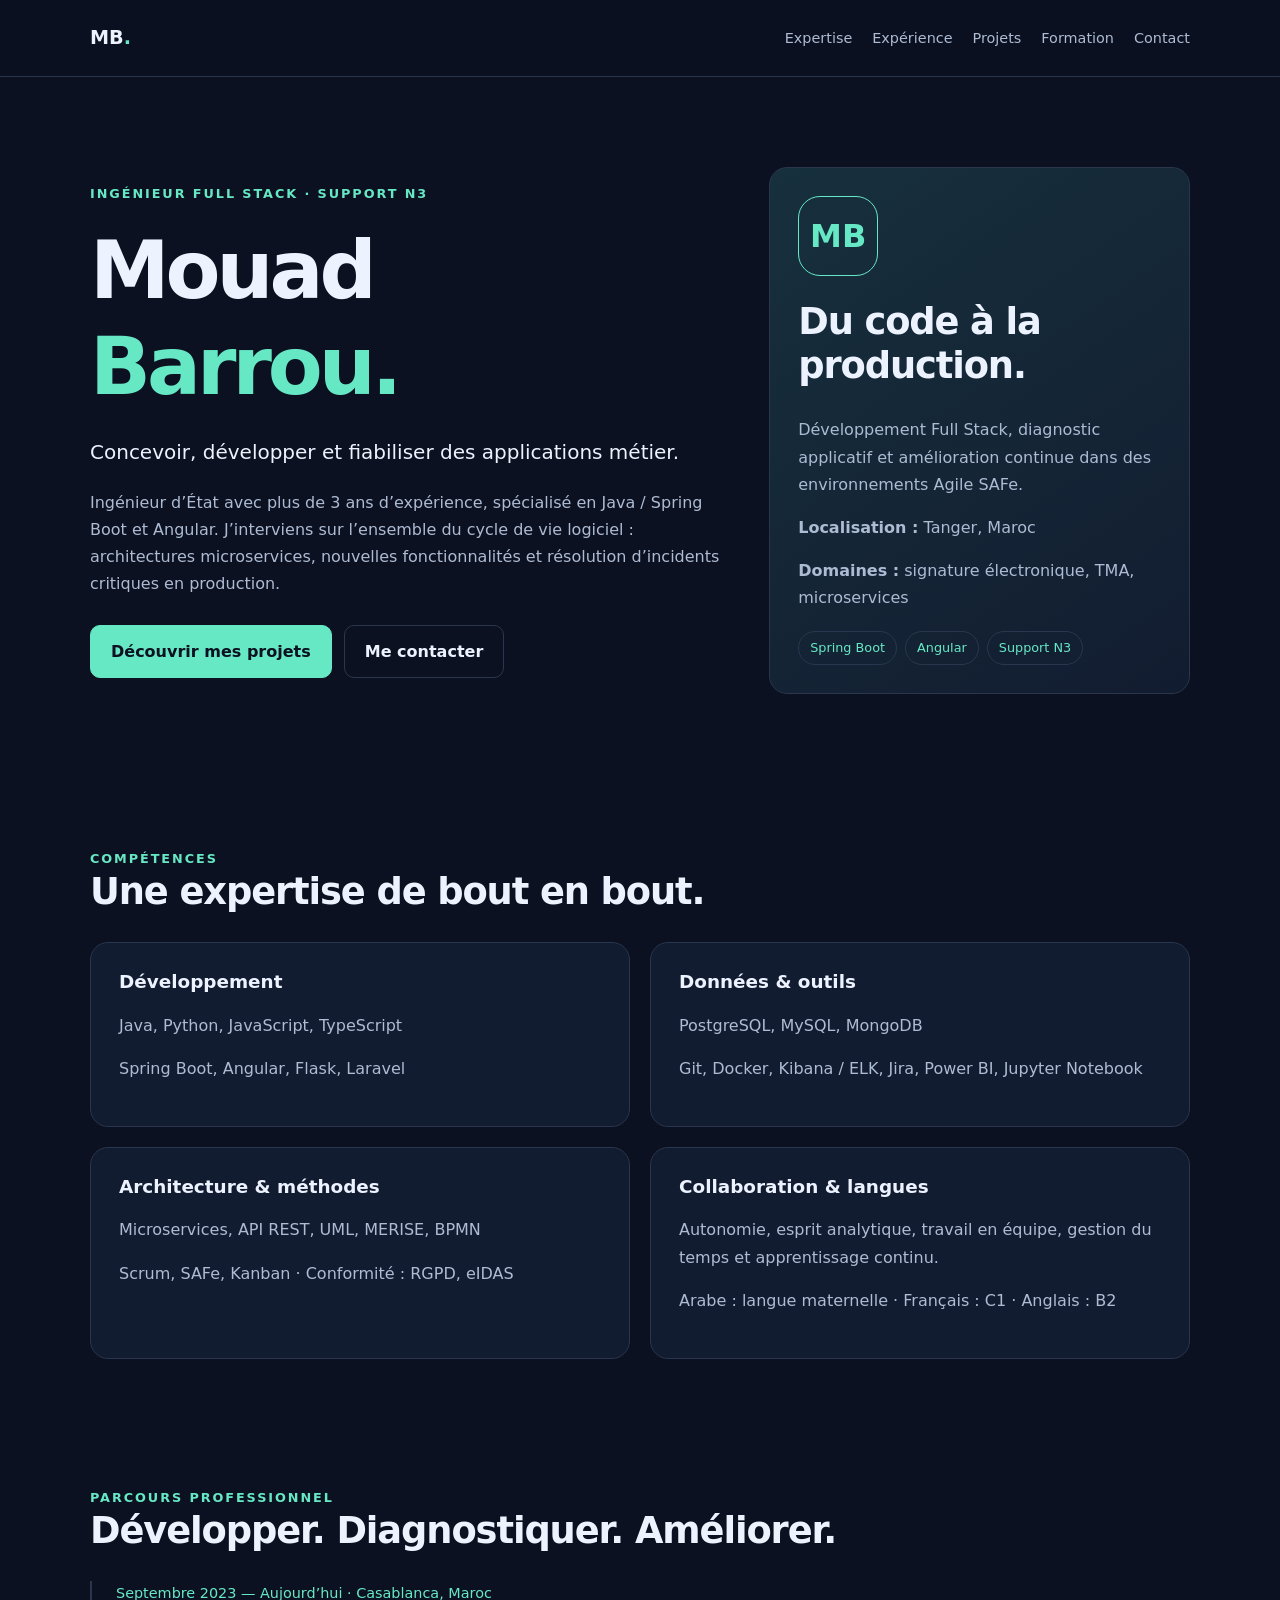
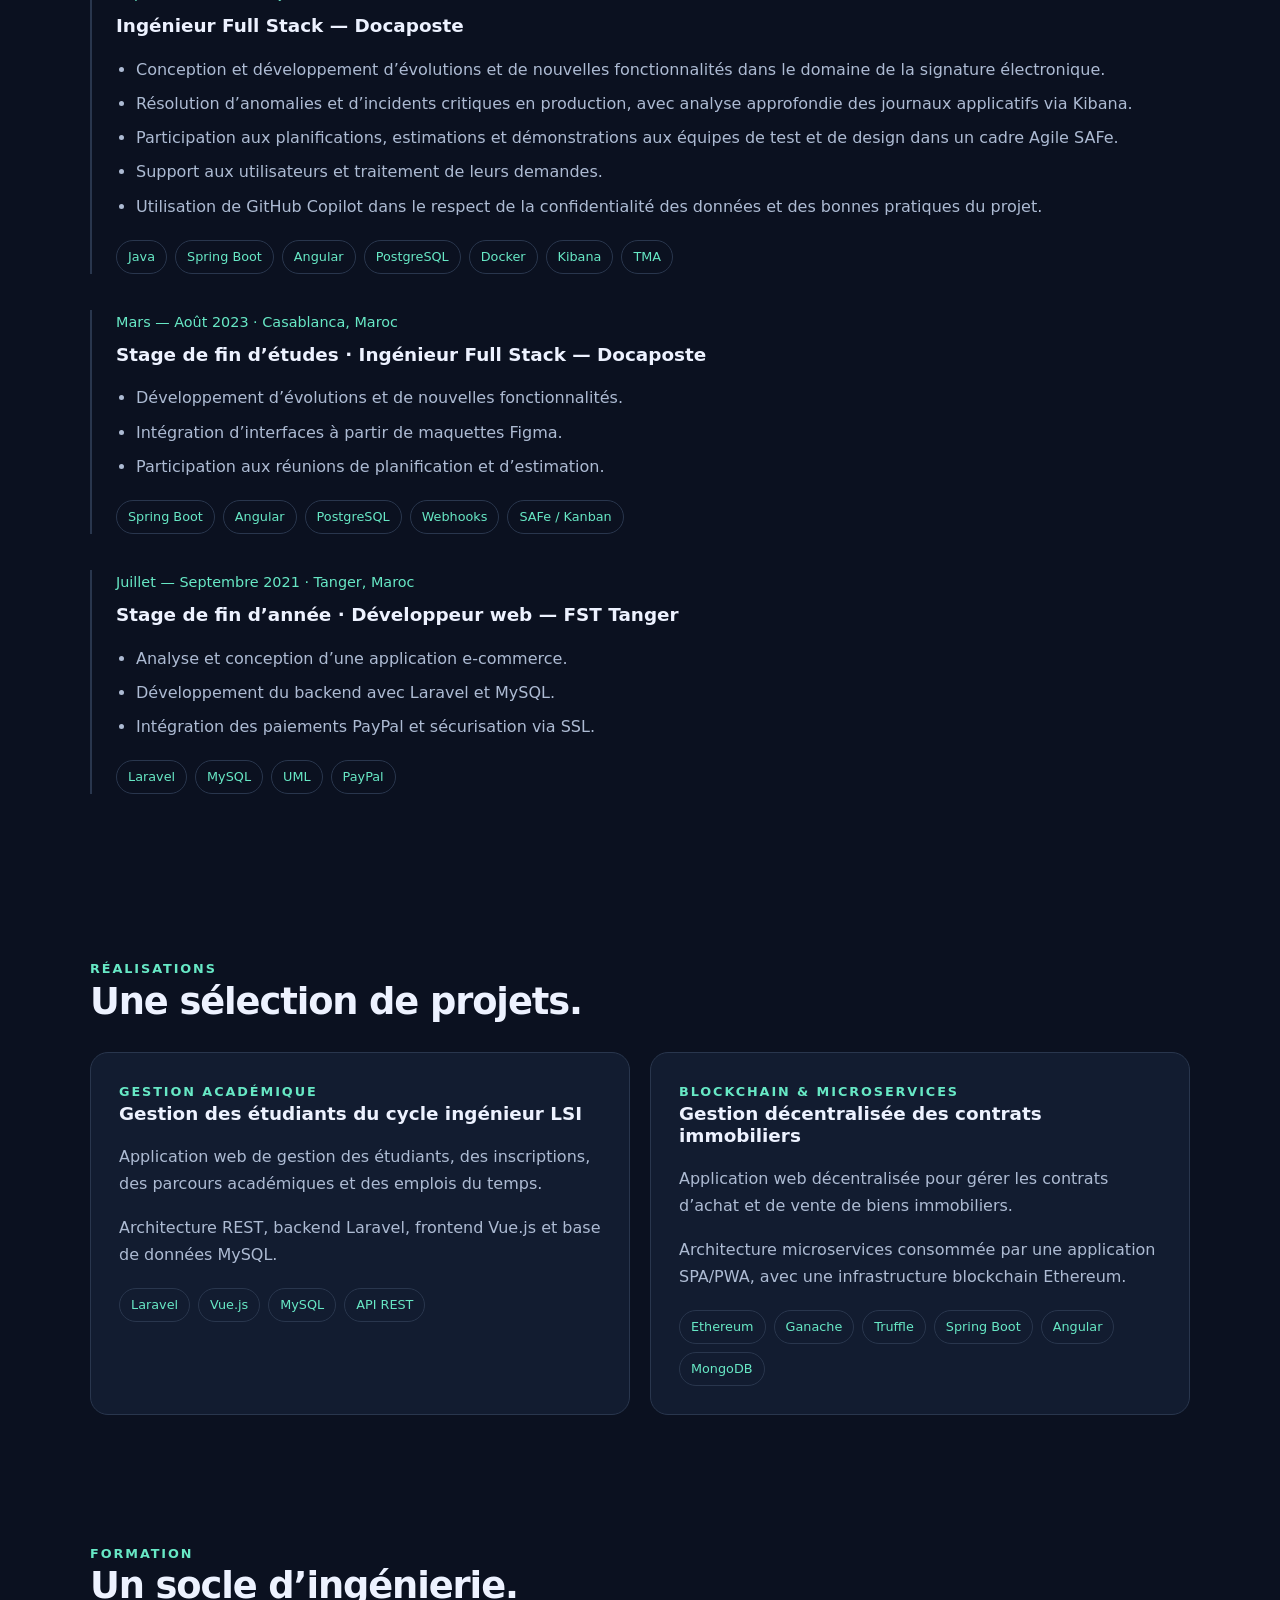
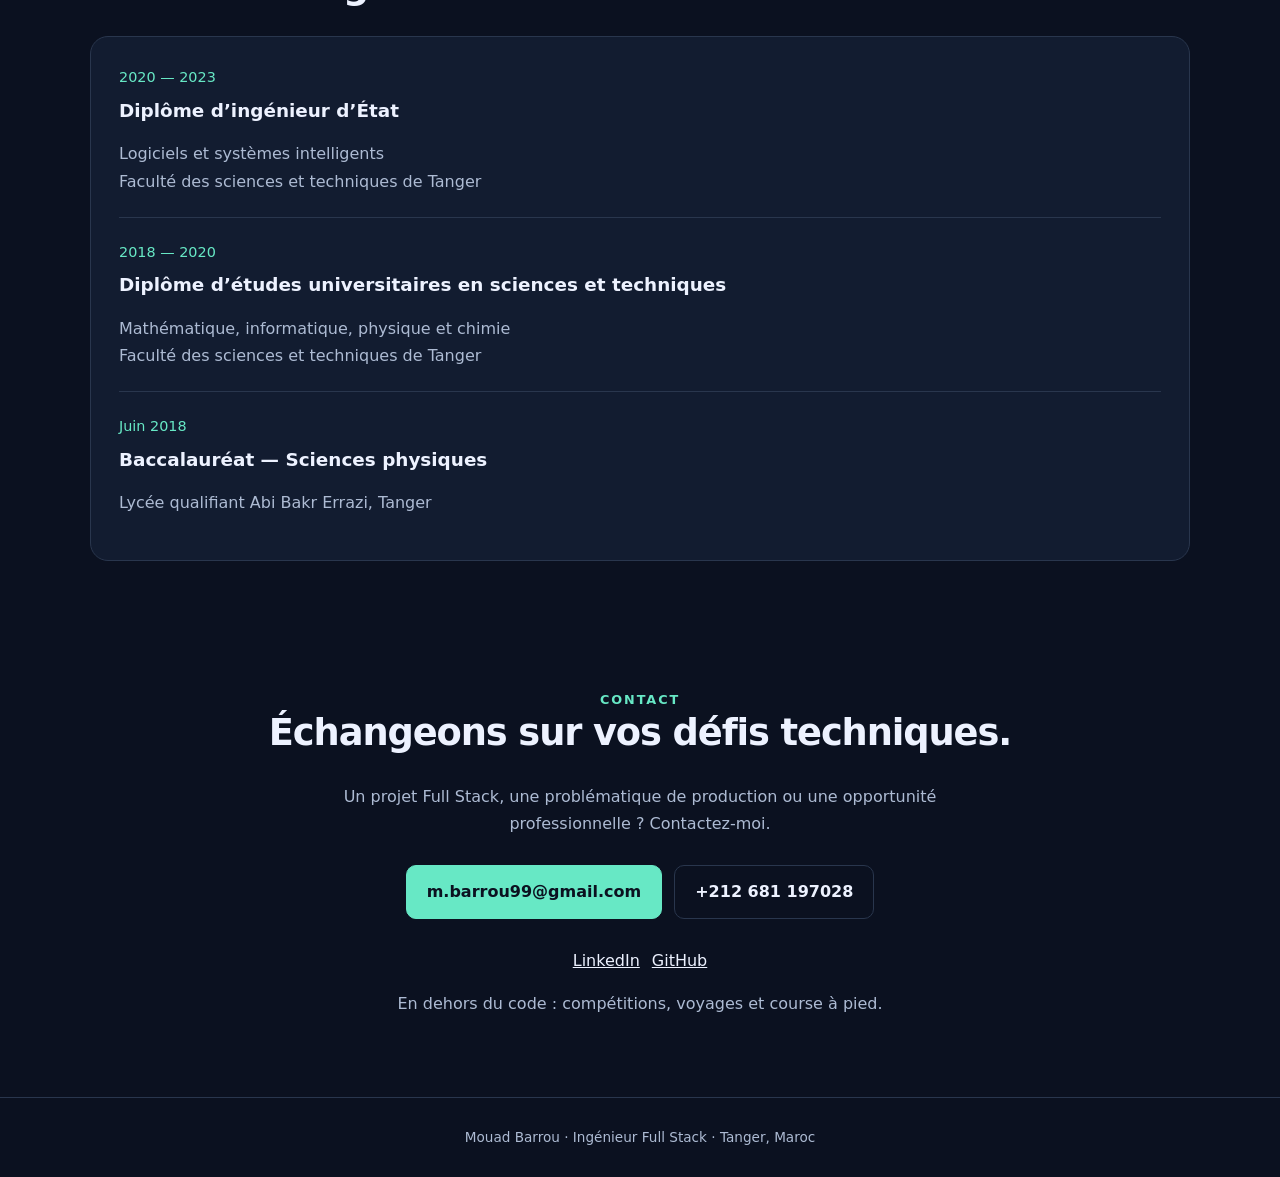
==== index.html @ cf1f18ea "v1.0.0" ====
<!DOCTYPE html>
<html lang="fr">
<head>
  <meta charset="UTF-8">
  <meta name="viewport" content="width=device-width, initial-scale=1">
  <meta name="theme-color" content="#0b1120">
  <meta name="description"
    content="Portfolio de Mouad Barrou, ingénieur Full Stack spécialisé en Java, Spring Boot, Angular et Support N3.">
  <title>Mouad Barrou — Ingénieur Full Stack</title>

  <style>
    :root {
      color-scheme: dark;
      --bg: #0b1120;
      --surface: #121c30;
      --text: #edf2ff;
      --muted: #adbbd3;
      --accent: #67e8c5;
      --border: #29364d;
    }

    * { box-sizing: border-box; }
    html {
      scroll-behavior: smooth;
      scroll-padding-top: 100px;
    }
    body {
      margin: 0;
      background: var(--bg);
      color: var(--text);
      font-family: system-ui, -apple-system, BlinkMacSystemFont, "Segoe UI", sans-serif;
      line-height: 1.7;
    }
    a { color: inherit; }
    a:hover { color: var(--accent); }
    a:focus-visible {
      outline: 3px solid var(--accent);
      outline-offset: 5px;
      border-radius: 4px;
    }
    .container { width: min(1100px, 90%); margin-inline: auto; }
    .skip-link {
      position: absolute;
      top: -100px;
      left: 16px;
      background: var(--accent);
      color: var(--bg);
      padding: 10px;
      z-index: 10;
    }
    .skip-link:focus { top: 10px; }

    header {
      position: sticky;
      top: 0;
      z-index: 5;
      background: #0b1120f5;
      border-bottom: 1px solid var(--border);
    }
    nav {
      min-height: 76px;
      display: flex;
      align-items: center;
      justify-content: space-between;
      gap: 20px;
    }
    .logo {
      font-size: 1.2rem;
      font-weight: 800;
      text-decoration: none;
    }
    .logo span, .accent { color: var(--accent); }
    .nav-links {
      display: flex;
      flex-wrap: wrap;
      gap: 20px;
    }
    .nav-links a {
      color: var(--muted);
      text-decoration: none;
      font-size: .9rem;
    }
    .nav-links a:hover { color: var(--accent); }

    section { padding-block: 64px; }
    .hero {
      min-height: 75vh;
      display: grid;
      grid-template-columns: 1.5fr 1fr;
      align-items: center;
      gap: 48px;
      padding-block: 90px;
    }
    .eyebrow {
      color: var(--accent);
      text-transform: uppercase;
      letter-spacing: .15em;
      font-size: .8rem;
      font-weight: 700;
    }
    h1, h2, h3 { line-height: 1.2; }
    h1 {
      margin: 18px 0;
      font-size: clamp(2.8rem, 7vw, 5rem);
      letter-spacing: -.05em;
    }
    h2 {
      margin: 0 0 28px;
      font-size: clamp(1.7rem, 4vw, 2.3rem);
      letter-spacing: -.03em;
    }
    h3 { margin-top: 0; font-size: 1.15rem; }
    p { color: var(--muted); }
    .subtitle { color: var(--text); font-size: 1.25rem; }
    .actions {
      display: flex;
      flex-wrap: wrap;
      gap: 12px;
      margin-top: 28px;
    }
    .button {
      display: inline-block;
      padding: 12px 20px;
      border: 1px solid var(--border);
      border-radius: 10px;
      font-weight: 700;
      text-decoration: none;
    }
    .button.primary {
      background: var(--accent);
      border-color: var(--accent);
      color: var(--bg);
    }
    .button:hover { border-color: var(--accent); }
    .card {
      padding: 28px;
      border: 1px solid var(--border);
      border-radius: 18px;
      background: var(--surface);
    }
    .profile-card {
      background: linear-gradient(145deg, #17303d, var(--surface));
    }
    .monogram {
      width: 80px;
      height: 80px;
      display: grid;
      place-items: center;
      border: 1px solid var(--accent);
      border-radius: 22px;
      font-size: 2rem;
      font-weight: 800;
      color: var(--accent);
      margin-bottom: 24px;
    }
    .grid {
      display: grid;
      grid-template-columns: repeat(2, minmax(0, 1fr));
      gap: 20px;
    }
    .tags {
      display: flex;
      flex-wrap: wrap;
      gap: 8px;
      margin-top: 20px;
    }
    .tag {
      padding: 5px 11px;
      border: 1px solid var(--border);
      border-radius: 999px;
      color: var(--accent);
      font-size: .8rem;
    }
    .experience {
      padding-left: 24px;
      border-left: 2px solid var(--border);
      margin-bottom: 36px;
    }
    .meta {
      color: var(--accent);
      font-size: .9rem;
      margin-bottom: 10px;
    }
    li { color: var(--muted); margin-bottom: 7px; }
    ul { padding-left: 20px; }
    .education article + article {
      border-top: 1px solid var(--border);
      margin-top: 22px;
      padding-top: 22px;
    }
    .contact { text-align: center; }
    .contact .actions { justify-content: center; }
    .contact p { max-width: 620px; margin-inline: auto; }
    footer {
      padding: 28px 0;
      border-top: 1px solid var(--border);
      color: var(--muted);
      font-size: .85rem;
      text-align: center;
    }

    @media (max-width: 760px) {
      nav { padding-block: 16px; align-items: flex-start; }
      .nav-links { justify-content: flex-end; gap: 10px 16px; }
      .hero, .grid { grid-template-columns: 1fr; }
      .hero { padding-block: 54px; gap: 30px; }
      section { padding-block: 42px; }
      .card { padding: 22px; }
    }
    @media (prefers-reduced-motion: reduce) {
      html { scroll-behavior: auto; }
    }
  </style>
</head>

<body>
  <a class="skip-link" href="#contenu">Aller au contenu</a>

  <header>
    <nav class="container" aria-label="Navigation principale">
      <a class="logo" href="#accueil" aria-label="Mouad Barrou — Accueil">
        MB<span>.</span>
      </a>
      <div class="nav-links">
        <a href="#expertise">Expertise</a>
        <a href="#experience">Expérience</a>
        <a href="#projets">Projets</a>
        <a href="#formation">Formation</a>
        <a href="#contact">Contact</a>
      </div>
    </nav>
  </header>

  <main id="contenu" class="container">
    <section class="hero" id="accueil" aria-labelledby="titre">
      <div>
        <div class="eyebrow">Ingénieur Full Stack · Support N3</div>
        <h1 id="titre">Mouad<br><span class="accent">Barrou.</span></h1>
        <p class="subtitle">
          Concevoir, développer et fiabiliser des applications métier.
        </p>
        <p>
          Ingénieur d’État avec plus de 3 ans d’expérience, spécialisé
          en Java / Spring Boot et Angular. J’interviens sur l’ensemble
          du cycle de vie logiciel : architectures microservices,
          nouvelles fonctionnalités et résolution d’incidents critiques
          en production.
        </p>
        <div class="actions">
          <a class="button primary" href="#projets">Découvrir mes projets</a>
          <a class="button" href="mailto:m.barrou99@gmail.com">Me contacter</a>
        </div>
      </div>

      <aside class="card profile-card" aria-label="Profil en bref">
        <div class="monogram" aria-hidden="true">MB</div>
        <h2>Du code à la production.</h2>
        <p>
          Développement Full Stack, diagnostic applicatif et amélioration
          continue dans des environnements Agile SAFe.
        </p>
        <p><strong>Localisation :</strong> Tanger, Maroc</p>
        <p><strong>Domaines :</strong> signature électronique, TMA, microservices</p>
        <div class="tags">
          <span class="tag">Spring Boot</span>
          <span class="tag">Angular</span>
          <span class="tag">Support N3</span>
        </div>
      </aside>
    </section>

    <section id="expertise" aria-labelledby="expertise-titre">
      <div class="eyebrow">Compétences</div>
      <h2 id="expertise-titre">Une expertise de bout en bout.</h2>

      <div class="grid">
        <article class="card">
          <h3>Développement</h3>
          <p>Java, Python, JavaScript, TypeScript</p>
          <p>Spring Boot, Angular, Flask, Laravel</p>
        </article>
        <article class="card">
          <h3>Données & outils</h3>
          <p>PostgreSQL, MySQL, MongoDB</p>
          <p>Git, Docker, Kibana / ELK, Jira, Power BI, Jupyter Notebook</p>
        </article>
        <article class="card">
          <h3>Architecture & méthodes</h3>
          <p>Microservices, API REST, UML, MERISE, BPMN</p>
          <p>Scrum, SAFe, Kanban · Conformité : RGPD, eIDAS</p>
        </article>
        <article class="card">
          <h3>Collaboration & langues</h3>
          <p>
            Autonomie, esprit analytique, travail en équipe, gestion du temps
            et apprentissage continu.
          </p>
          <p>Arabe : langue maternelle · Français : C1 · Anglais : B2</p>
        </article>
      </div>
    </section>

    <section id="experience" aria-labelledby="experience-titre">
      <div class="eyebrow">Parcours professionnel</div>
      <h2 id="experience-titre">Développer. Diagnostiquer. Améliorer.</h2>

      <article class="experience">
        <div class="meta">Septembre 2023 — Aujourd’hui · Casablanca, Maroc</div>
        <h3>Ingénieur Full Stack — Docaposte</h3>
        <ul>
          <li>
            Conception et développement d’évolutions et de nouvelles
            fonctionnalités dans le domaine de la signature électronique.
          </li>
          <li>
            Résolution d’anomalies et d’incidents critiques en production,
            avec analyse approfondie des journaux applicatifs via Kibana.
          </li>
          <li>
            Participation aux planifications, estimations et démonstrations
            aux équipes de test et de design dans un cadre Agile SAFe.
          </li>
          <li>Support aux utilisateurs et traitement de leurs demandes.</li>
          <li>
            Utilisation de GitHub Copilot dans le respect de la confidentialité
            des données et des bonnes pratiques du projet.
          </li>
        </ul>
        <div class="tags">
          <span class="tag">Java</span>
          <span class="tag">Spring Boot</span>
          <span class="tag">Angular</span>
          <span class="tag">PostgreSQL</span>
          <span class="tag">Docker</span>
          <span class="tag">Kibana</span>
          <span class="tag">TMA</span>
        </div>
      </article>

      <article class="experience">
        <div class="meta">Mars — Août 2023 · Casablanca, Maroc</div>
        <h3>Stage de fin d’études · Ingénieur Full Stack — Docaposte</h3>
        <ul>
          <li>Développement d’évolutions et de nouvelles fonctionnalités.</li>
          <li>Intégration d’interfaces à partir de maquettes Figma.</li>
          <li>Participation aux réunions de planification et d’estimation.</li>
        </ul>
        <div class="tags">
          <span class="tag">Spring Boot</span>
          <span class="tag">Angular</span>
          <span class="tag">PostgreSQL</span>
          <span class="tag">Webhooks</span>
          <span class="tag">SAFe / Kanban</span>
        </div>
      </article>

      <article class="experience">
        <div class="meta">Juillet — Septembre 2021 · Tanger, Maroc</div>
        <h3>Stage de fin d’année · Développeur web — FST Tanger</h3>
        <ul>
          <li>Analyse et conception d’une application e-commerce.</li>
          <li>Développement du backend avec Laravel et MySQL.</li>
          <li>Intégration des paiements PayPal et sécurisation via SSL.</li>
        </ul>
        <div class="tags">
          <span class="tag">Laravel</span>
          <span class="tag">MySQL</span>
          <span class="tag">UML</span>
          <span class="tag">PayPal</span>
        </div>
      </article>
    </section>

    <section id="projets" aria-labelledby="projets-titre">
      <div class="eyebrow">Réalisations</div>
      <h2 id="projets-titre">Une sélection de projets.</h2>

      <div class="grid">
        <article class="card">
          <div class="eyebrow">Gestion académique</div>
          <h3>Gestion des étudiants du cycle ingénieur LSI</h3>
          <p>
            Application web de gestion des étudiants, des inscriptions,
            des parcours académiques et des emplois du temps.
          </p>
          <p>
            Architecture REST, backend Laravel, frontend Vue.js
            et base de données MySQL.
          </p>
          <div class="tags">
            <span class="tag">Laravel</span>
            <span class="tag">Vue.js</span>
            <span class="tag">MySQL</span>
            <span class="tag">API REST</span>
          </div>
        </article>

        <article class="card">
          <div class="eyebrow">Blockchain & microservices</div>
          <h3>Gestion décentralisée des contrats immobiliers</h3>
          <p>
            Application web décentralisée pour gérer les contrats d’achat
            et de vente de biens immobiliers.
          </p>
          <p>
            Architecture microservices consommée par une application
            SPA/PWA, avec une infrastructure blockchain Ethereum.
          </p>
          <div class="tags">
            <span class="tag">Ethereum</span>
            <span class="tag">Ganache</span>
            <span class="tag">Truffle</span>
            <span class="tag">Spring Boot</span>
            <span class="tag">Angular</span>
            <span class="tag">MongoDB</span>
          </div>
        </article>
      </div>
    </section>

    <section id="formation" aria-labelledby="formation-titre">
      <div class="eyebrow">Formation</div>
      <h2 id="formation-titre">Un socle d’ingénierie.</h2>

      <div class="card education">
        <article>
          <div class="meta">2020 — 2023</div>
          <h3>Diplôme d’ingénieur d’État</h3>
          <p>
            Logiciels et systèmes intelligents<br>
            Faculté des sciences et techniques de Tanger
          </p>
        </article>
        <article>
          <div class="meta">2018 — 2020</div>
          <h3>Diplôme d’études universitaires en sciences et techniques</h3>
          <p>
            Mathématique, informatique, physique et chimie<br>
            Faculté des sciences et techniques de Tanger
          </p>
        </article>
        <article>
          <div class="meta">Juin 2018</div>
          <h3>Baccalauréat — Sciences physiques</h3>
          <p>Lycée qualifiant Abi Bakr Errazi, Tanger</p>
        </article>
      </div>
    </section>

    <section id="contact" class="contact" aria-labelledby="contact-titre">
      <div class="eyebrow">Contact</div>
      <h2 id="contact-titre">Échangeons sur vos défis techniques.</h2>
      <p>
        Un projet Full Stack, une problématique de production
        ou une opportunité professionnelle ? Contactez-moi.
      </p>
      <div class="actions">
        <a class="button primary" href="mailto:m.barrou99@gmail.com">
          m.barrou99@gmail.com
        </a>
        <a class="button" href="tel:+212681197028">+212 681 197028</a>
      </div>
      <div class="actions">
        <a href="https://www.linkedin.com/in/mouad-barrou/">LinkedIn</a>
        <a href="https://github.com/barrou-mouad">GitHub</a>
      </div>
      <p>En dehors du code : compétitions, voyages et course à pied.</p>
    </section>
  </main>

  <footer>
    <div class="container">Mouad Barrou · Ingénieur Full Stack · Tanger, Maroc</div>
  </footer>
</body>
</html>
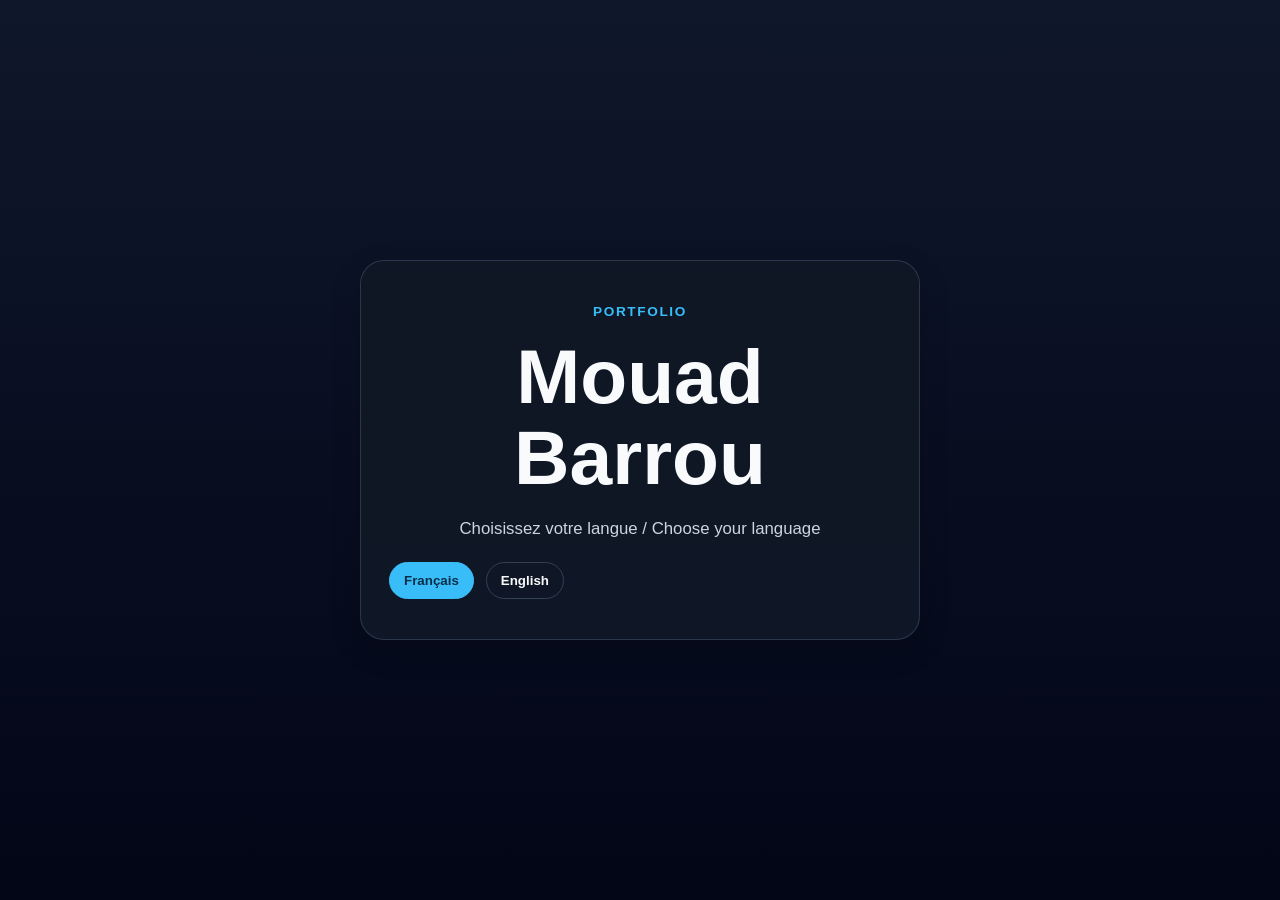
==== commit 21dd8fa0: "v1.0.1" ====
--- a/index.html
+++ b/index.html
@@ -1,475 +1,27 @@
 <!DOCTYPE html>
 <html lang="fr">
 <head>
-  <meta charset="UTF-8">
-  <meta name="viewport" content="width=device-width, initial-scale=1">
-  <meta name="theme-color" content="#0b1120">
-  <meta name="description"
-    content="Portfolio de Mouad Barrou, ingénieur Full Stack spécialisé en Java, Spring Boot, Angular et Support N3.">
-  <title>Mouad Barrou — Ingénieur Full Stack</title>
+  <meta charset="UTF-8" />
+  <meta name="viewport" content="width=device-width, initial-scale=1.0" />
+  <title>Choix de langue — Mouad Barrou</title>
+  <link rel="stylesheet" href="css/styles.css" />
+</head>
+<body class="landing-page">
+  <main class="language-page">
+    <section class="language-card">
+      <p class="eyebrow">Portfolio</p>
+      <h1>Mouad Barrou</h1>
+      <p class="language-description">
+        Choisissez votre langue / Choose your language
+      </p>
 
-  <style>
-    :root {
-      color-scheme: dark;
-      --bg: #0b1120;
-      --surface: #121c30;
-      --text: #edf2ff;
-      --muted: #adbbd3;
-      --accent: #67e8c5;
-      --border: #29364d;
-    }
-
-    * { box-sizing: border-box; }
-    html {
-      scroll-behavior: smooth;
-      scroll-padding-top: 100px;
-    }
-    body {
-      margin: 0;
-      background: var(--bg);
-      color: var(--text);
-      font-family: system-ui, -apple-system, BlinkMacSystemFont, "Segoe UI", sans-serif;
-      line-height: 1.7;
-    }
-    a { color: inherit; }
-    a:hover { color: var(--accent); }
-    a:focus-visible {
-      outline: 3px solid var(--accent);
-      outline-offset: 5px;
-      border-radius: 4px;
-    }
-    .container { width: min(1100px, 90%); margin-inline: auto; }
-    .skip-link {
-      position: absolute;
-      top: -100px;
-      left: 16px;
-      background: var(--accent);
-      color: var(--bg);
-      padding: 10px;
-      z-index: 10;
-    }
-    .skip-link:focus { top: 10px; }
-
-    header {
-      position: sticky;
-      top: 0;
-      z-index: 5;
-      background: #0b1120f5;
-      border-bottom: 1px solid var(--border);
-    }
-    nav {
-      min-height: 76px;
-      display: flex;
-      align-items: center;
-      justify-content: space-between;
-      gap: 20px;
-    }
-    .logo {
-      font-size: 1.2rem;
-      font-weight: 800;
-      text-decoration: none;
-    }
-    .logo span, .accent { color: var(--accent); }
-    .nav-links {
-      display: flex;
-      flex-wrap: wrap;
-      gap: 20px;
-    }
-    .nav-links a {
-      color: var(--muted);
-      text-decoration: none;
-      font-size: .9rem;
-    }
-    .nav-links a:hover { color: var(--accent); }
-
-    section { padding-block: 64px; }
-    .hero {
-      min-height: 75vh;
-      display: grid;
-      grid-template-columns: 1.5fr 1fr;
-      align-items: center;
-      gap: 48px;
-      padding-block: 90px;
-    }
-    .eyebrow {
-      color: var(--accent);
-      text-transform: uppercase;
-      letter-spacing: .15em;
-      font-size: .8rem;
-      font-weight: 700;
-    }
-    h1, h2, h3 { line-height: 1.2; }
-    h1 {
-      margin: 18px 0;
-      font-size: clamp(2.8rem, 7vw, 5rem);
-      letter-spacing: -.05em;
-    }
-    h2 {
-      margin: 0 0 28px;
-      font-size: clamp(1.7rem, 4vw, 2.3rem);
-      letter-spacing: -.03em;
-    }
-    h3 { margin-top: 0; font-size: 1.15rem; }
-    p { color: var(--muted); }
-    .subtitle { color: var(--text); font-size: 1.25rem; }
-    .actions {
-      display: flex;
-      flex-wrap: wrap;
-      gap: 12px;
-      margin-top: 28px;
-    }
-    .button {
-      display: inline-block;
-      padding: 12px 20px;
-      border: 1px solid var(--border);
-      border-radius: 10px;
-      font-weight: 700;
-      text-decoration: none;
-    }
-    .button.primary {
-      background: var(--accent);
-      border-color: var(--accent);
-      color: var(--bg);
-    }
-    .button:hover { border-color: var(--accent); }
-    .card {
-      padding: 28px;
-      border: 1px solid var(--border);
-      border-radius: 18px;
-      background: var(--surface);
-    }
-    .profile-card {
-      background: linear-gradient(145deg, #17303d, var(--surface));
-    }
-    .monogram {
-      width: 80px;
-      height: 80px;
-      display: grid;
-      place-items: center;
-      border: 1px solid var(--accent);
-      border-radius: 22px;
-      font-size: 2rem;
-      font-weight: 800;
-      color: var(--accent);
-      margin-bottom: 24px;
-    }
-    .grid {
-      display: grid;
-      grid-template-columns: repeat(2, minmax(0, 1fr));
-      gap: 20px;
-    }
-    .tags {
-      display: flex;
-      flex-wrap: wrap;
-      gap: 8px;
-      margin-top: 20px;
-    }
-    .tag {
-      padding: 5px 11px;
-      border: 1px solid var(--border);
-      border-radius: 999px;
-      color: var(--accent);
-      font-size: .8rem;
-    }
-    .experience {
-      padding-left: 24px;
-      border-left: 2px solid var(--border);
-      margin-bottom: 36px;
-    }
-    .meta {
-      color: var(--accent);
-      font-size: .9rem;
-      margin-bottom: 10px;
-    }
-    li { color: var(--muted); margin-bottom: 7px; }
-    ul { padding-left: 20px; }
-    .education article + article {
-      border-top: 1px solid var(--border);
-      margin-top: 22px;
-      padding-top: 22px;
-    }
-    .contact { text-align: center; }
-    .contact .actions { justify-content: center; }
-    .contact p { max-width: 620px; margin-inline: auto; }
-    footer {
-      padding: 28px 0;
-      border-top: 1px solid var(--border);
-      color: var(--muted);
-      font-size: .85rem;
-      text-align: center;
-    }
-
-    @media (max-width: 760px) {
-      nav { padding-block: 16px; align-items: flex-start; }
-      .nav-links { justify-content: flex-end; gap: 10px 16px; }
-      .hero, .grid { grid-template-columns: 1fr; }
-      .hero { padding-block: 54px; gap: 30px; }
-      section { padding-block: 42px; }
-      .card { padding: 22px; }
-    }
-    @media (prefers-reduced-motion: reduce) {
-      html { scroll-behavior: auto; }
-    }
-  </style>
-</head>
-
-<body>
-  <a class="skip-link" href="#contenu">Aller au contenu</a>
-
-  <header>
-    <nav class="container" aria-label="Navigation principale">
-      <a class="logo" href="#accueil" aria-label="Mouad Barrou — Accueil">
-        MB<span>.</span>
-      </a>
-      <div class="nav-links">
-        <a href="#expertise">Expertise</a>
-        <a href="#experience">Expérience</a>
-        <a href="#projets">Projets</a>
-        <a href="#formation">Formation</a>
-        <a href="#contact">Contact</a>
+      <div class="language-actions">
+        <button class="btn btn-primary" onclick="chooseLanguage('fr')">Français</button>
+        <button class="btn btn-secondary" onclick="chooseLanguage('en')">English</button>
       </div>
-    </nav>
-  </header>
-
-  <main id="contenu" class="container">
-    <section class="hero" id="accueil" aria-labelledby="titre">
-      <div>
-        <div class="eyebrow">Ingénieur Full Stack · Support N3</div>
-        <h1 id="titre">Mouad<br><span class="accent">Barrou.</span></h1>
-        <p class="subtitle">
-          Concevoir, développer et fiabiliser des applications métier.
-        </p>
-        <p>
-          Ingénieur d’État avec plus de 3 ans d’expérience, spécialisé
-          en Java / Spring Boot et Angular. J’interviens sur l’ensemble
-          du cycle de vie logiciel : architectures microservices,
-          nouvelles fonctionnalités et résolution d’incidents critiques
-          en production.
-        </p>
-        <div class="actions">
-          <a class="button primary" href="#projets">Découvrir mes projets</a>
-          <a class="button" href="mailto:m.barrou99@gmail.com">Me contacter</a>
-        </div>
-      </div>
-
-      <aside class="card profile-card" aria-label="Profil en bref">
-        <div class="monogram" aria-hidden="true">MB</div>
-        <h2>Du code à la production.</h2>
-        <p>
-          Développement Full Stack, diagnostic applicatif et amélioration
-          continue dans des environnements Agile SAFe.
-        </p>
-        <p><strong>Localisation :</strong> Tanger, Maroc</p>
-        <p><strong>Domaines :</strong> signature électronique, TMA, microservices</p>
-        <div class="tags">
-          <span class="tag">Spring Boot</span>
-          <span class="tag">Angular</span>
-          <span class="tag">Support N3</span>
-        </div>
-      </aside>
-    </section>
-
-    <section id="expertise" aria-labelledby="expertise-titre">
-      <div class="eyebrow">Compétences</div>
-      <h2 id="expertise-titre">Une expertise de bout en bout.</h2>
-
-      <div class="grid">
-        <article class="card">
-          <h3>Développement</h3>
-          <p>Java, Python, JavaScript, TypeScript</p>
-          <p>Spring Boot, Angular, Flask, Laravel</p>
-        </article>
-        <article class="card">
-          <h3>Données & outils</h3>
-          <p>PostgreSQL, MySQL, MongoDB</p>
-          <p>Git, Docker, Kibana / ELK, Jira, Power BI, Jupyter Notebook</p>
-        </article>
-        <article class="card">
-          <h3>Architecture & méthodes</h3>
-          <p>Microservices, API REST, UML, MERISE, BPMN</p>
-          <p>Scrum, SAFe, Kanban · Conformité : RGPD, eIDAS</p>
-        </article>
-        <article class="card">
-          <h3>Collaboration & langues</h3>
-          <p>
-            Autonomie, esprit analytique, travail en équipe, gestion du temps
-            et apprentissage continu.
-          </p>
-          <p>Arabe : langue maternelle · Français : C1 · Anglais : B2</p>
-        </article>
-      </div>
-    </section>
-
-    <section id="experience" aria-labelledby="experience-titre">
-      <div class="eyebrow">Parcours professionnel</div>
-      <h2 id="experience-titre">Développer. Diagnostiquer. Améliorer.</h2>
-
-      <article class="experience">
-        <div class="meta">Septembre 2023 — Aujourd’hui · Casablanca, Maroc</div>
-        <h3>Ingénieur Full Stack — Docaposte</h3>
-        <ul>
-          <li>
-            Conception et développement d’évolutions et de nouvelles
-            fonctionnalités dans le domaine de la signature électronique.
-          </li>
-          <li>
-            Résolution d’anomalies et d’incidents critiques en production,
-            avec analyse approfondie des journaux applicatifs via Kibana.
-          </li>
-          <li>
-            Participation aux planifications, estimations et démonstrations
-            aux équipes de test et de design dans un cadre Agile SAFe.
-          </li>
-          <li>Support aux utilisateurs et traitement de leurs demandes.</li>
-          <li>
-            Utilisation de GitHub Copilot dans le respect de la confidentialité
-            des données et des bonnes pratiques du projet.
-          </li>
-        </ul>
-        <div class="tags">
-          <span class="tag">Java</span>
-          <span class="tag">Spring Boot</span>
-          <span class="tag">Angular</span>
-          <span class="tag">PostgreSQL</span>
-          <span class="tag">Docker</span>
-          <span class="tag">Kibana</span>
-          <span class="tag">TMA</span>
-        </div>
-      </article>
-
-      <article class="experience">
-        <div class="meta">Mars — Août 2023 · Casablanca, Maroc</div>
-        <h3>Stage de fin d’études · Ingénieur Full Stack — Docaposte</h3>
-        <ul>
-          <li>Développement d’évolutions et de nouvelles fonctionnalités.</li>
-          <li>Intégration d’interfaces à partir de maquettes Figma.</li>
-          <li>Participation aux réunions de planification et d’estimation.</li>
-        </ul>
-        <div class="tags">
-          <span class="tag">Spring Boot</span>
-          <span class="tag">Angular</span>
-          <span class="tag">PostgreSQL</span>
-          <span class="tag">Webhooks</span>
-          <span class="tag">SAFe / Kanban</span>
-        </div>
-      </article>
-
-      <article class="experience">
-        <div class="meta">Juillet — Septembre 2021 · Tanger, Maroc</div>
-        <h3>Stage de fin d’année · Développeur web — FST Tanger</h3>
-        <ul>
-          <li>Analyse et conception d’une application e-commerce.</li>
-          <li>Développement du backend avec Laravel et MySQL.</li>
-          <li>Intégration des paiements PayPal et sécurisation via SSL.</li>
-        </ul>
-        <div class="tags">
-          <span class="tag">Laravel</span>
-          <span class="tag">MySQL</span>
-          <span class="tag">UML</span>
-          <span class="tag">PayPal</span>
-        </div>
-      </article>
-    </section>
-
-    <section id="projets" aria-labelledby="projets-titre">
-      <div class="eyebrow">Réalisations</div>
-      <h2 id="projets-titre">Une sélection de projets.</h2>
-
-      <div class="grid">
-        <article class="card">
-          <div class="eyebrow">Gestion académique</div>
-          <h3>Gestion des étudiants du cycle ingénieur LSI</h3>
-          <p>
-            Application web de gestion des étudiants, des inscriptions,
-            des parcours académiques et des emplois du temps.
-          </p>
-          <p>
-            Architecture REST, backend Laravel, frontend Vue.js
-            et base de données MySQL.
-          </p>
-          <div class="tags">
-            <span class="tag">Laravel</span>
-            <span class="tag">Vue.js</span>
-            <span class="tag">MySQL</span>
-            <span class="tag">API REST</span>
-          </div>
-        </article>
-
-        <article class="card">
-          <div class="eyebrow">Blockchain & microservices</div>
-          <h3>Gestion décentralisée des contrats immobiliers</h3>
-          <p>
-            Application web décentralisée pour gérer les contrats d’achat
-            et de vente de biens immobiliers.
-          </p>
-          <p>
-            Architecture microservices consommée par une application
-            SPA/PWA, avec une infrastructure blockchain Ethereum.
-          </p>
-          <div class="tags">
-            <span class="tag">Ethereum</span>
-            <span class="tag">Ganache</span>
-            <span class="tag">Truffle</span>
-            <span class="tag">Spring Boot</span>
-            <span class="tag">Angular</span>
-            <span class="tag">MongoDB</span>
-          </div>
-        </article>
-      </div>
-    </section>
-
-    <section id="formation" aria-labelledby="formation-titre">
-      <div class="eyebrow">Formation</div>
-      <h2 id="formation-titre">Un socle d’ingénierie.</h2>
-
-      <div class="card education">
-        <article>
-          <div class="meta">2020 — 2023</div>
-          <h3>Diplôme d’ingénieur d’État</h3>
-          <p>
-            Logiciels et systèmes intelligents<br>
-            Faculté des sciences et techniques de Tanger
-          </p>
-        </article>
-        <article>
-          <div class="meta">2018 — 2020</div>
-          <h3>Diplôme d’études universitaires en sciences et techniques</h3>
-          <p>
-            Mathématique, informatique, physique et chimie<br>
-            Faculté des sciences et techniques de Tanger
-          </p>
-        </article>
-        <article>
-          <div class="meta">Juin 2018</div>
-          <h3>Baccalauréat — Sciences physiques</h3>
-          <p>Lycée qualifiant Abi Bakr Errazi, Tanger</p>
-        </article>
-      </div>
-    </section>
-
-    <section id="contact" class="contact" aria-labelledby="contact-titre">
-      <div class="eyebrow">Contact</div>
-      <h2 id="contact-titre">Échangeons sur vos défis techniques.</h2>
-      <p>
-        Un projet Full Stack, une problématique de production
-        ou une opportunité professionnelle ? Contactez-moi.
-      </p>
-      <div class="actions">
-        <a class="button primary" href="mailto:m.barrou99@gmail.com">
-          m.barrou99@gmail.com
-        </a>
-        <a class="button" href="tel:+212681197028">+212 681 197028</a>
-      </div>
-      <div class="actions">
-        <a href="https://www.linkedin.com/in/mouad-barrou/">LinkedIn</a>
-        <a href="https://github.com/barrou-mouad">GitHub</a>
-      </div>
-      <p>En dehors du code : compétitions, voyages et course à pied.</p>
     </section>
   </main>
 
-  <footer>
-    <div class="container">Mouad Barrou · Ingénieur Full Stack · Tanger, Maroc</div>
-  </footer>
+  <script src="js/script.js"></script>
 </body>
 </html>
--- a/css/styles.css
+++ b/css/styles.css
@@ -0,0 +1,326 @@
+:root {
+  --bg: #0f172a;
+  --card: #111827;
+  --text: #f8fafc;
+  --muted: #cbd5e1;
+  --accent: #38bdf8;
+  --border: #334155;
+  --max-width: 1100px;
+}
+
+* {
+  box-sizing: border-box;
+  margin: 0;
+  padding: 0;
+}
+
+html {
+  scroll-behavior: smooth;
+}
+
+body {
+  font-family: Arial, sans-serif;
+  background: linear-gradient(180deg, #0f172a 0%, #020617 100%);
+  color: var(--text);
+  line-height: 1.6;
+}
+
+a {
+  color: var(--accent);
+  text-decoration: none;
+}
+
+a:hover {
+  color: #7dd3fc;
+}
+
+.container {
+  width: min(92%, var(--max-width));
+  margin: 0 auto;
+}
+
+header {
+  position: sticky;
+  top: 0;
+  z-index: 20;
+  background: rgba(2, 6, 23, 0.92);
+  backdrop-filter: blur(8px);
+  border-bottom: 1px solid rgba(51, 65, 85, 0.6);
+}
+
+.nav {
+  display: flex;
+  align-items: center;
+  justify-content: space-between;
+  gap: 20px;
+  padding: 18px 0;
+}
+
+.brand {
+  font-size: 1.3rem;
+  font-weight: bold;
+  color: white;
+}
+
+.brand span {
+  color: var(--accent);
+}
+
+.nav-right {
+  display: flex;
+  align-items: center;
+  gap: 20px;
+  flex-wrap: wrap;
+}
+
+.nav-links {
+  display: flex;
+  gap: 18px;
+  flex-wrap: wrap;
+}
+
+.nav-links a {
+  color: var(--muted);
+  font-size: 0.95rem;
+}
+
+.nav-links a:hover {
+  color: white;
+}
+
+.lang-switch {
+  display: flex;
+  align-items: center;
+  gap: 8px;
+}
+
+.lang-btn,
+.lang-home,
+.btn {
+  border: 1px solid var(--border);
+  background: transparent;
+  color: var(--text);
+  padding: 10px 14px;
+  border-radius: 999px;
+  cursor: pointer;
+  transition: 0.2s ease;
+  font-weight: bold;
+  display: inline-flex;
+  align-items: center;
+  justify-content: center;
+}
+
+.lang-btn:hover,
+.lang-btn.active,
+.btn-primary {
+  background: var(--accent);
+  color: #082f49;
+  border-color: var(--accent);
+}
+
+.btn-primary:hover {
+  background: #7dd3fc;
+}
+
+.btn-secondary:hover,
+.lang-home:hover {
+  border-color: var(--accent);
+  color: white;
+}
+
+.hero {
+  padding: 80px 0 50px;
+}
+
+.hero-grid,
+.grid-2 {
+  display: grid;
+  grid-template-columns: 1.2fr 0.8fr;
+  gap: 30px;
+  align-items: start;
+}
+
+.eyebrow {
+  color: var(--accent);
+  text-transform: uppercase;
+  letter-spacing: 0.12em;
+  font-size: 0.85rem;
+  font-weight: bold;
+  margin-bottom: 14px;
+}
+
+h1 {
+  font-size: clamp(2.5rem, 6vw, 4.8rem);
+  line-height: 1.05;
+  margin-bottom: 18px;
+}
+
+h2 {
+  font-size: 2rem;
+  margin-bottom: 18px;
+}
+
+h3 {
+  font-size: 1.2rem;
+  margin-bottom: 10px;
+}
+
+p {
+  color: var(--muted);
+  margin-bottom: 14px;
+}
+
+.lead {
+  font-size: 1.1rem;
+  color: #e2e8f0;
+}
+
+.hero-actions,
+.contact-links,
+.language-actions,
+.tags {
+  display: flex;
+  flex-wrap: wrap;
+  gap: 12px;
+  margin-top: 20px;
+}
+
+.card {
+  background: rgba(17, 24, 39, 0.92);
+  border: 1px solid rgba(51, 65, 85, 0.8);
+  border-radius: 18px;
+  padding: 24px;
+  box-shadow: 0 10px 30px rgba(0, 0, 0, 0.18);
+}
+
+.profile-box .name-badge {
+  width: 72px;
+  height: 72px;
+  border-radius: 18px;
+  display: flex;
+  align-items: center;
+  justify-content: center;
+  background: rgba(56, 189, 248, 0.12);
+  border: 1px solid rgba(56, 189, 248, 0.4);
+  color: var(--accent);
+  font-size: 1.6rem;
+  font-weight: bold;
+  margin-bottom: 18px;
+}
+
+.meta-list {
+  list-style: none;
+  margin-top: 18px;
+}
+
+.meta-list li {
+  padding: 7px 0;
+  color: var(--muted);
+  border-bottom: 1px solid rgba(51, 65, 85, 0.35);
+}
+
+.section {
+  padding: 60px 0;
+}
+
+.section-title {
+  margin-bottom: 26px;
+}
+
+.grid-2 {
+  grid-template-columns: repeat(2, minmax(0, 1fr));
+}
+
+.tag {
+  border: 1px solid rgba(56, 189, 248, 0.28);
+  color: #bae6fd;
+  background: rgba(56, 189, 248, 0.08);
+  padding: 7px 11px;
+  border-radius: 999px;
+  font-size: 0.85rem;
+}
+
+.timeline {
+  display: flex;
+  flex-direction: column;
+  gap: 22px;
+}
+
+.timeline-item {
+  border-left: 3px solid rgba(56, 189, 248, 0.35);
+  padding-left: 18px;
+}
+
+.period {
+  color: var(--accent);
+  font-size: 0.92rem;
+  margin-bottom: 8px;
+  font-weight: bold;
+}
+
+.contact-box,
+.language-page {
+  text-align: center;
+}
+
+.landing-page {
+  min-height: 100vh;
+  display: flex;
+  align-items: center;
+  justify-content: center;
+}
+
+.language-page {
+  width: 100%;
+  padding: 20px;
+}
+
+.language-card {
+  max-width: 560px;
+  margin: 0 auto;
+  padding: 40px 28px;
+  border-radius: 24px;
+  background: rgba(17, 24, 39, 0.92);
+  border: 1px solid rgba(51, 65, 85, 0.8);
+  box-shadow: 0 10px 30px rgba(0, 0, 0, 0.18);
+}
+
+.language-description {
+  font-size: 1.05rem;
+  margin-top: 10px;
+}
+
+footer {
+  border-top: 1px solid rgba(51, 65, 85, 0.6);
+  padding: 22px 0;
+  text-align: center;
+  color: var(--muted);
+  font-size: 0.9rem;
+}
+
+@media (max-width: 900px) {
+  .hero-grid,
+  .grid-2 {
+    grid-template-columns: 1fr;
+  }
+}
+
+@media (max-width: 640px) {
+  .nav {
+    align-items: flex-start;
+    flex-direction: column;
+  }
+
+  .nav-right {
+    width: 100%;
+    justify-content: space-between;
+  }
+
+  .nav-links {
+    gap: 12px;
+  }
+
+  .hero {
+    padding-top: 50px;
+  }
+}
